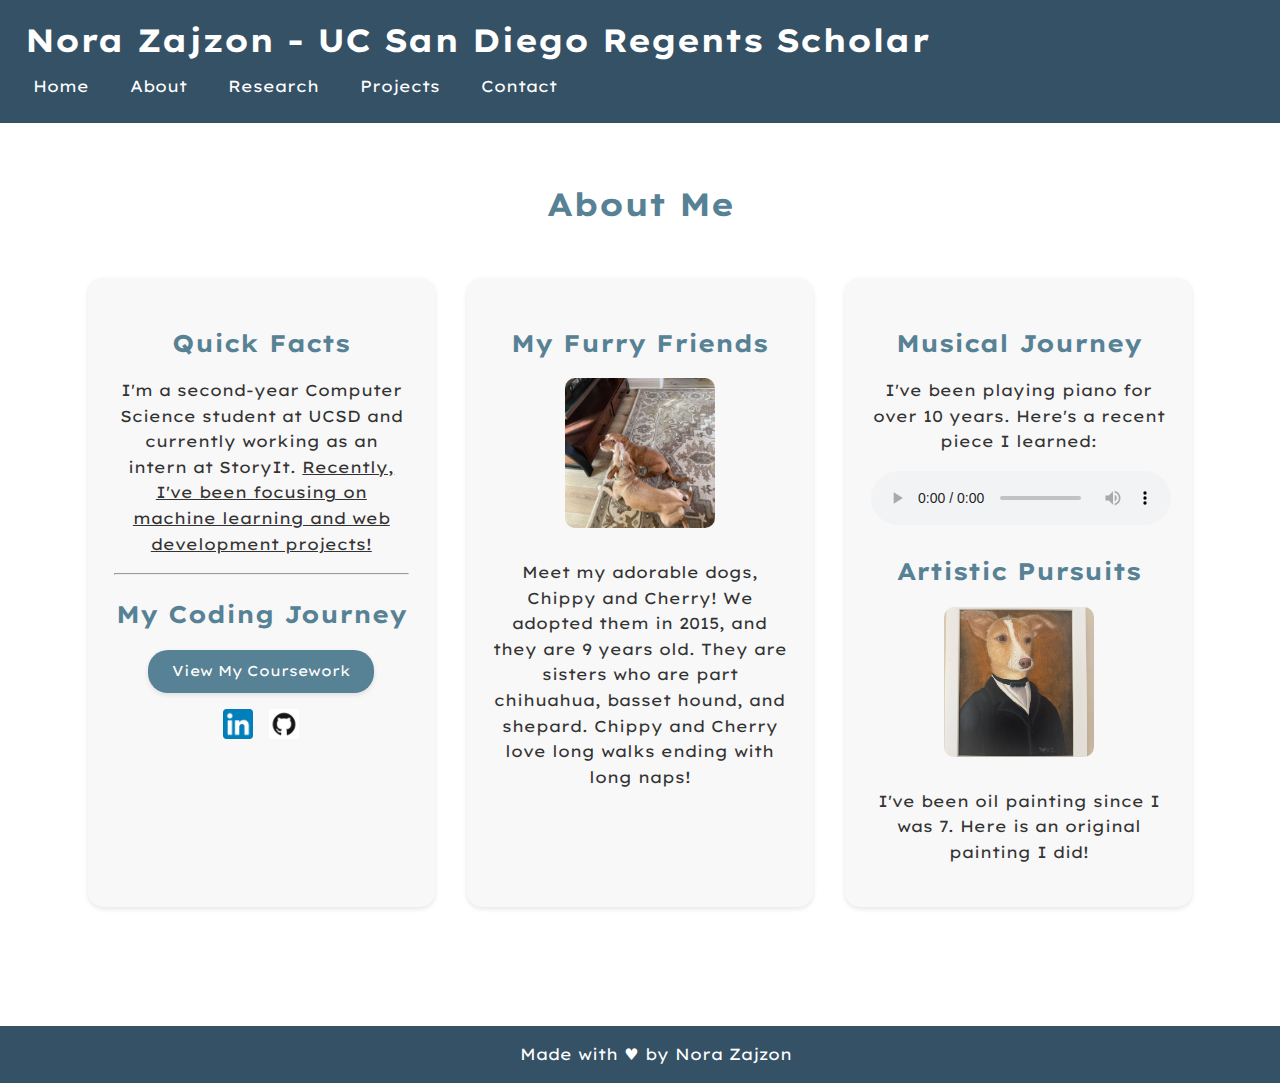
==== about.html @ 177db289 "HW4 File upload" ====
<!DOCTYPE html>
<html lang="en" class="no-js">
<head>
    <meta charset="UTF-8">
    <meta name="viewport" content="width=device-width, initial-scale=1.0">
    <title>About Nora Zajzon</title>
    <link rel="stylesheet" href="style.css">
</head>
<body>
    <header class="site-header">
        <nav class="nav-container">
            <button class="hamburger-btn" aria-label="Toggle menu">
                <span></span>
                <span></span>
                <span></span>
            </button>
            <h1 class="site-title">Nora Zajzon - UC San Diego Regents Scholar</h1>
            <button id="theme-toggle" class="theme-toggle" aria-label="Toggle dark mode">
                <!-- Icon will be inserted by JavaScript -->
            </button>
            <ul class="nav-links">
                <li><a href="index.html">Home</a></li>
                <li><a href="about.html">About</a></li>
                <li><a href="research.html">Research</a></li>
                <li><a href="projects.html">Projects</a></li>
                <li><a href="contact.html">Contact</a></li>
            </ul>
        </nav>
    </header>
    <div class="no-js-message">
        Note: Theme switching requires JavaScript. Your current theme preference cannot be saved without JavaScript enabled.
    </div>

    <main class="about-container">
        <h1>About Me</h1>
        
        <div class="about-grid">
            <!-- Left Container -->
            <section class="about-section">
                <h2>Quick Facts</h2>
                <datalist id="programming-languages">
                    <option value="Python">
                    <option value="JavaScript">
                    <option value="Java">
                    <option value="C++">
                    <option value="HTML/CSS">
                </datalist>
                
                <dialog id="welcome-dialog">
                    <p>Welcome to my about page! I'm excited to share my story with you.</p>
                    <form method="dialog">
                        <button>Close</button>
                    </form>
                </dialog>

                <p>I'm a second-year Computer Science student at UCSD and currently working as an intern at StoryIt. 
                <ins datetime="2024-03-15">Recently, I've been focusing on machine learning and web development projects!</ins></p>
                
                <hr>

                <h2>My Coding Journey</h2>
                <button id="show-classes" aria-expanded="false">View My Coursework</button>
                <div id="classes-content"></div>

                <div class="contact-icons">
                    <a href="https://linkedin.com/in/your-profile" target="_blank" rel="noopener noreferrer">
                        <picture class="social-icon">
                            <source type="image/webp" srcset="LinkedIn_icon.svg.webp">
                            <img src="LinkedIn_icon.svg.webp" 
                                alt="LinkedIn Profile" 
                                loading="lazy"
                                width="30"
                                height="30">
                        </picture>
                    </a>
                    <a href="https://github.com/your-username" target="_blank" rel="noopener noreferrer">
                        <picture class="social-icon">
                            <source type="image/webp" srcset="GitHub-Mark-ea2971cee799.webp">
                            <img src="GitHub-Mark-ea2971cee799.webp" 
                                alt="GitHub Profile" 
                                loading="lazy"
                                width="30"
                                height="30">
                        </picture>
                    </a>
                </div>
            </section>

            <!-- Middle Container -->
            <section class="about-section">
                <h2>My Furry Friends</h2>
                <div class="pet-container">
                    <picture class="pet-image">
                        <source type="image/webp" srcset="EB17A0DA-5221-41BC-BC86-F744FEF566E1_1_105_c.webp">
                        <source type="image/jpeg" srcset="EB17A0DA-5221-41BC-BC86-F744FEF566E1_1_105_c.jpg">
                        <img src="EB17A0DA-5221-41BC-BC86-F744FEF566E1_1_105_c.webp" 
                            alt="Cherry, my adorable dog" 
                            loading="lazy"
                            width="120"
                            height="120">
                    </picture>
                    <p>Meet my adorable dogs, Chippy and Cherry! We adopted them in 2015, and they are 9 years old. They are sisters who are part chihuahua, basset hound, and shepard. Chippy and Cherry love long walks ending with long naps!</p>
                </div>
            </section>

            <!-- Right Container -->
            <section class="about-section">
                <h2>Musical Journey</h2>
                <p>I've been playing piano for over 10 years. Here's a recent piece I learned:</p>
                <audio controls>
                    <source src="music.mp3" type="audio/mpeg">
                    Your browser doesn't support audio playback.
                </audio>

                <h2>Artistic Pursuits</h2>
                <div class="art-container">
                    <picture class="art-image">
                        <source type="image/webp" srcset="IMG_5385.webp">
                        <img src="IMG_5385.webp" 
                            alt="My original oil painting" 
                            loading="lazy"
                            width="120">
                    </picture>
                    <p>I've been oil painting since I was 7. Here is an original painting I did!</p>
                </div>
            </section>
        </div>
    </main>
    <footer>
        <p>Made with &hearts; by Nora Zajzon</p>
    </footer>
    <script src="./theme.js"></script>
</body>
</html>
---- style.css ----
@import url('https://fonts.googleapis.com/css2?family=Funnel+Display:wght@300..800&family=Lexend+Exa:wght@100..900&display=swap');
@import url('https://fonts.googleapis.com/css2?family=Funnel+Display:wght@300..800&family=Lexend+Exa:wght@100..900&family=Montserrat:ital,wght@0,100..900;1,100..900&display=swap');

:root {
  --primary-color: #355166;
  --secondary-color: color-mix(in srgb, #355166 60%, rgb(137, 201, 216));
  --text-color: #333;
  --background-color: #ffffff;
  --nav-hover-color: rgba(190, 190, 190, 0.716);
  --header-height: 60px;
  --font-primary: "Lexend Exa", system-ui, -apple-system, sans-serif;
  --box-shadow: 0 2px 5px rgba(0,0,0,0.1);
  --transition-speed: 0.3s;
  --form-background: #f8f8f8;
  --border-color: #ddd;
}

/* Dark theme */
[data-theme="dark"] {
  --primary-color: #5c8cb3;
  --secondary-color: color-mix(in srgb, #5c8cb3 60%, rgb(93, 149, 189));
  --text-color: #e0e0e0;
  --background-color: #1a1a1a;
  --nav-hover-color: rgba(90, 90, 90, 0.716);
  --box-shadow: 0 2px 5px rgba(255,255,255,0.1);
  --form-background: #2d2d2d;
  --border-color: #444;
  --container-background: #2d2d2d;
  --article-background: #333333;
  --details-background: #2a2a2a;
}

[data-theme="forest"] {
  --primary-color: #3a5a40;
  --secondary-color: #588157;
  --text-color: #344e41;
  --background-color: #dad7cd;
  --nav-hover-color: rgba(190, 190, 190, 0.716);
  --header-height: 60px;
  --font-primary: "Montserrat", system-ui, -apple-system, sans-serif;
  --box-shadow: 0 2px 5px rgba(0, 50, 9, 0.1);
  --transition-speed: 0.3s;
  --form-background: #f8f8f8;
  --border-color: #ddd;
}

h1:not(.site-title), h2, h3, h4, h5, h6 {
    color: var(--secondary-color) !important;
}
/* Base styles */
html, body {
    margin: 0;
    padding: 0;
    width: 100%;
    max-width: 100%;
    overflow-x: hidden;
}

body {
  min-height: 100vh;
  display: flex;
  flex-direction: column;
  font-family: var(--font-primary);
  padding-top: 60px;
  line-height: 1.6;
  background-color: var(--background-color);
  color: var(--text-color);
  transition: background-color var(--transition-speed), color var(--transition-speed);
}

noscript{
    margin: 100px;
    padding: 10px;
    background-color: var(--background-color);
    color: var(--text-color);
    border: 1px solid var(--secondary-color);
    border-radius: 5px;
}

.site-header {
  width: 100%;
  position: fixed;
  top: 0;
  left: 0;
  z-index: 1000;
  background-color: #d5d5d5;
  box-sizing: border-box;

  & .nav-container {
    display: flex;
    flex-wrap: wrap;
    justify-content: space-between;
    align-items: center;
    background-color: var(--primary-color);
    padding: 15px 25px;
    width: 100%;
    box-sizing: border-box;
    position: relative;

    & .site-title {
      color: white;
      margin: 0;
      white-space: nowrap;
      overflow: hidden;
      text-overflow: ellipsis;
      max-width: calc(100% - 120px);
    }

    & .nav-links {
      display: flex;
      gap: 25px;
      margin: 0;
      padding: 0;
      list-style: none;
    }

    & .nav-links li a {
      color: white;
      text-decoration: none;
      padding: 8px;
      display: block;
      transition: background 0.3s ease;
    }

    & .nav-links li a:hover {
      background-color: var(--nav-hover-color);
      border-radius: 5px;
    }
  }
}

.bio-container {
  display: flex;
  align-items: flex-start;
  justify-content: flex-start;
  gap: 40px;
  width: 100%;
  max-width: 100%;
  padding: 20px;
  box-sizing: border-box;

  & .bio-left {
    display: flex;
    flex-direction: column;
    align-items: center;
    width: 300px;
    margin-left: 0;

    & .bio-image {
      width: 100%;
      max-width: 300px;
      aspect-ratio: 3/4;
      overflow: hidden;
      border-radius: 10px;

      & img {
        width: 100%;
        height: 100%;
        object-fit: cover;
        object-position: center;
      }
    }

    & .contact-info {
      width: 100%;
      text-align: center;
      margin-top: 1rem;
      display: flex;
      justify-content: center;
      gap: 1rem;

      & a {
        display: inline-flex;
        align-items: center;
        justify-content: center;

        & img,
        & svg {
          transition: transform 0.3s ease;

          &:hover {
            transform: scale(1.1);
          }
        }
      }
    }
  }

  & .bio-text {
    flex: 1;
    font-size: 16px;
    line-height: 1.6;
    color: var(--text-color);
  }
}

form {
  display: flex;
  flex-direction: column;
  gap: 1rem;
  max-width: 500px;
  margin: auto;
}

form label {
  display: block;
  font-weight: bold;
  margin-bottom: 5px;
  color: var(--text-color);
}

form input, 
form textarea {
  width: 100%;
  padding: 10px;
  margin-bottom: 5px;
  border: 1px solid var(--secondary-color);
  border-radius: 4px;
  font-family: inherit;
}

/* Form validation styles */
.form-section input:required, 
.form-section textarea:required {
  border-left: 3px solid #c00;
}

.form-section input:valid,
.form-section textarea:valid {
  border-left: 3px solid #0c0;
}

.form-section input:invalid,
.form-section textarea:invalid {
  border-left: 3px solid #c00;
}

.required-field::after {
  content: "*";
  color: #c00;
  margin-left: 4px;
}

/* Error and info messages */
.error-message {
  color: #d9534f;
  font-size: 0.9em;
  display: block;
  min-height: 1.2em;
}

.info-message {
  color: #5bc0de;
  font-size: 0.9em;
  display: block;
  min-height: 1.2em;
}

fieldset {
  border: 1px solid var(--primary-color);
  padding: 1rem;
  border-radius: 8px;
  width: 100%;
  box-sizing: border-box;
}

button {
  background-color: var(--primary-color);
  color: white;
  padding: 10px;
  border: none;
  border-radius: 5px;
  cursor: pointer;
  transition: background-color 0.3s ease;
  width: auto;
  align-self: flex-start;
}

button:hover {
  background-color: var(--secondary-color);
}

/* Form container styles */
.form-section {
  background: var(--form-background);
  border-radius: 15px;
  padding: 2rem;
  box-shadow: var(--box-shadow);
  align-self: start;
}

.form-section h1 {
  color: var(--secondary-color);
  margin-bottom: 1.5rem;
}

main {
  flex: 1;
  width: 100%;
  max-width: 100%;
  margin: 0;
  padding: 0 20px;
  padding-top: 2rem;
  box-sizing: border-box;
}

article {
  margin-bottom: 2rem;
  padding: 1rem;
  border-radius: 8px;
  background-color: var(--article-background, #f5f5f5);
}

article:first-of-type {
  margin-top: 2rem;
}

/* Experimental Page */
table {
  width: 100%;
  border-collapse: collapse;
  margin: 1rem 0;
}

th, td {
  padding: 0.5rem;
  text-align: left;
}

canvas {
  border: 1px solid var(--secondary-color);
  margin: 1rem 0;
}

@media (max-width: 790px) {
  .bio-container {
    flex-direction: column;
    align-items: center;
  }

  .nav-container {
    padding: 10px 15px;
  }

  .nav-toggle-label {
    display: block;
    color: white;
    cursor: pointer;
    padding: 0.4em;
    line-height: 1;
    text-align: right;
    align-self: center;
  }

  .nav-links {
    display: none;
    width: 100%;
    position: absolute;
    top: 100%;
    left: 0;
    background-color: var(--primary-color);
    margin: 0;
    padding: 0;
    box-sizing: border-box;
  }

  .nav-links li {
    width: 100%;
    text-align: center;
    border-top: 1px solid rgba(255, 255, 255, 0.1);
  }

  .nav-links li a {
    display: block;
    width: 100%;
    padding: 12px 0;
    box-sizing: border-box;
    font-size: inherit;
  }

  #nav-toggle:checked ~ .nav-links {
    display: flex;
    flex-direction: column;
  }
  
  #nav-toggle:not(:checked) + .nav-links {
    display: none;
  }
}

@media (min-width: 790px) and (max-width: 1250px) {
  .nav-container .site-title {
    font-size: 1rem;
    max-width: calc(100% - 50px);
}
  .nav-toggle-label {
    padding: 0.2em;
    font-size: 2rem;
}
}
@media (min-width: 576px) and (max-width: 789px) {
    .nav-container .site-title {
        font-size: 0.8rem;
        max-width: calc(100% - 50px);
    }
    .nav-links li a {
        font-size: 0.9rem;
    }
}
@media (min-width: 480px) and (max-width: 575px) {
    .nav-container .site-title {
        font-size: 0.65rem;
        max-width: calc(100% - 45px);
    }
    .nav-toggle-label {
      padding: 0.2em;
      font-size: 1rem;
  }
    .nav-links li a {
        font-size: 0.5rem;
    }
}
@media (min-width: 425px) and (max-width: 479px) {
  .nav-container .site-title {
    font-size: 0.4rem;
    max-width: calc(100% - 45px);
  }
  .nav-container {
      padding: 8px 10px;
  }
  
  .nav-container .site-title {
      font-size: 0.6rem;
      max-width: calc(100% - 40px);
  }
  
  .nav-toggle-label {
      padding: 0.2em;
      font-size: 1rem;
  }
  .nav-links li a {
      font-size: 0.6rem;
  }
}
@media (max-width: 424px) {
    .nav-container {
        padding: 5px 8px;
        min-height: 30px;
    }
    
    .nav-container .site-title {
        font-size: 0.5rem;
        max-width: calc(100% - 35px);
    }
    
    .nav-toggle-label {
        padding: 0.15em;
        font-size: .7rem;
        line-height: 0.8;
    }
    .nav-links li a {
        font-size: 0.5rem;
    }
}

footer {
  margin-top: auto;
  text-align: center;
  padding: 1rem;
  background-color: var(--primary-color);
  color: white;
  width: 100%;
}

footer p {
  margin: 0;
}

address a {
    color: var(--secondary-color);
    text-decoration: underline;
    transition: color 0.3s ease;
}

address a:hover {
    color: var(--primary-color);
}

.hamburger {
  display: none;
  flex-direction: column;
  cursor: pointer;
  padding: 10px;
  z-index: 1001;

  & span {
    display: block;
    width: 25px;
    height: 3px;
    background-color: white;
    margin: 2px 0;
    transition: all 0.3s ease;
  }

  &.active span:nth-child(1) {
    transform: rotate(-45deg) translate(-5px, 6px);
  }

  &.active span:nth-child(2) {
    opacity: 0;
  }

  &.active span:nth-child(3) {
    transform: rotate(45deg) translate(-5px, -6px);
  }
}

#nav-toggle {
    display: none;
}

.nav-toggle-label {
    display: none;
}

.nav-links {
    display: flex;
    gap: 25px;
    margin: 0;
    padding: 0;
    list-style: none;
}

@media (max-width: 1250px) {
    .hamburger-btn {
        display: flex;
        flex-direction: column;
        justify-content: center;
        align-items: center;
    }

    .nav-links {
        display: none;
        width: 100%;
        position: absolute;
        top: 100%;
        left: -100%;
        background-color: var(--primary-color);
        flex-direction: column;
        gap: 0;
        box-shadow: var(--box-shadow);
        transition: left 0.3s ease-in-out, opacity 0.3s ease-in-out;
        height: auto;
        opacity: 0;
    }

    .nav-links li {
        width: 100%;
        border-top: 1px solid rgba(255, 255, 255, 0.1);
        opacity: 0;
        transform: translateX(-20px);
        transition: opacity 0.3s ease-in-out, transform 0.3s ease-in-out;
    }

    .nav-links li a {
        padding: 15px 25px;
        width: 100%;
        box-sizing: border-box;
    }

    /* Show menu when active */
    .nav-links.active {
        display: flex;
        left: 0;
        opacity: 1;
    }

    .nav-links.active li {
        opacity: 1;
        transform: translateX(0);
    }

    /* Hamburger animation */
    .hamburger-btn.active span:first-child {
        transform: translateY(7px) rotate(45deg);
    }

    .hamburger-btn.active span:nth-child(2) {
        opacity: 0;
    }

    .hamburger-btn.active span:last-child {
        transform: translateY(-7px) rotate(-45deg);
    }
}

@media (max-width: 768px) {
    .bio-container .bio-left .bio-image {
        max-width: 250px;
    }
}

@media (max-width: 480px) {
    .bio-container .bio-left .bio-image {
        max-width: 200px;
    }
}

.pet-container, .art-container {
    display: flex;
    flex-direction: column;
    align-items: center;
    gap: 0.5rem;
    text-align: center;
    max-width: 100%;
}

.pet-image, .art-image {
    width: 120px;
    overflow: hidden;
    border-radius: 10px;
    margin: 0;

    & img {
        width: 100%;
        height: 100%;
        object-fit: cover;
        object-position: center;
        transition: transform 0.3s ease;
    }

    &:hover img {
        transform: scale(1.1);
    }
}

/* Media Queries */
@media (max-width: 768px) {
    .pet-image, .art-image {
        width: 100px;
    }
}

@media (max-width: 480px) {
    .pet-image, .art-image {
        width: 80px;
    }
}

/* About page styles */
.about-container {
    padding: 2rem;
    max-width: 1200px;
    margin: 0 auto;
    min-height: 100dvh;
    width: 100dvw;
    padding-bottom: 10dvh;
}

.about-container h1 {
    text-align: center;
    color: var(--primary-color);
    margin-bottom: 2rem;
}

.about-grid {
    display: grid;
    grid-template-columns: repeat(auto-fit, minmax(300px, 1fr));
    gap: clamp(1rem, 3dvw, 2rem);
    padding: 1rem;
    max-width: 90dvw;
    margin: 0 auto;
}

.about-section {
    background-color: var(--container-background, #f8f8f8);
    border-radius: 15px;
    padding: clamp(1rem, 2dvw, 2rem);
    box-shadow: var(--box-shadow);
    transition: all var(--transition-speed, 0.3s) ease;
    font-family: var(--font-primary, sans-serif);
    color: var(--text-color, #333);
    animation: fadeIn 1s ease-out;
    text-align: center;
    min-height: 50dvh;
}

.about-section:hover {
    transform: translateY(-5px);
}

.about-section h2 {
    color: var(--secondary-color);
    margin-bottom: 1rem;
    font-size: 1.5rem;
    animation: slideIn 0.8s ease-out;
}

.about-section p {
    line-height: 1.6;
    margin-bottom: 1rem;
}

.pet-container, .art-container {
    display: flex;
    flex-direction: column;
    align-items: center;
    gap: 1rem;
    text-align: center;
}

.pet-image, .art-image {
    width: 100%;
    max-width: 150px;
    aspect-ratio: 1/1;
    overflow: hidden;
    border-radius: 10px;
    margin: 0;

    & img {
        width: 100%;
        height: 100%;
        object-fit: cover;
        object-position: center;
        transition: transform 0.3s ease;
    }

    &:hover img {
        transform: scale(1.1);
    }
}

@media (max-width: 768px) {
    .about-grid {
        grid-template-columns: 1fr;
        gap: 1.5rem;
    }
    
    .about-section {
        min-height: 30dvh;
        width: 85dvw;
        margin: 0 auto;
    }
}

.search-section {
    margin-top: 2rem;
    padding: 1rem;
    text-align: center;
    background: var(--container-background, #f8f8f8);
    border-radius: 15px;
    box-shadow: var(--box-shadow);
}

.search-section form {
    display: flex;
    gap: 1rem;
    justify-content: center;
    align-items: center;
    max-width: 600px;
    margin: 0 auto;
}

.search-section input[type="search"] {
    padding: 0.5rem;
    border: 1px solid var(--secondary-color);
    border-radius: 4px;
    width: 300px;
}

.search-section button {
    display: block;
    margin: 1rem auto;
    background-color: var(--secondary-color);
    color: white;
    padding: 0.5rem 1rem;
    border: none;
    border-radius: 20px;
    cursor: pointer;
    transition: all 0.3s ease;
}

.search-section button:hover {
    animation: bounce 1s infinite;
    background-color: var(--primary-color); 
    transform: translateY(-5px);
}

@media (max-width: 768px) {
    .search-section form {
        flex-direction: column;
    }
    
    .search-section input[type="search"] {
        width: 100%;
    }
}

#show-classes {
    display: block;
    margin: 1rem auto; 
    padding: 0.8rem 1.5rem;
    background-color: var(--secondary-color); 
    color: white;
    border: none;
    border-radius: 20px;  
    cursor: pointer;
    font-family: var(--font-primary);
    font-size: 0.9rem;
    transition: all 0.3s ease;
    box-shadow: 0 2px 5px rgba(0,0,0,0.1);
}

#show-classes:hover {
    background-color: var(--primary-color); 
    transform: translateY(-2px); 
    box-shadow: 0 4px 8px rgba(0,0,0,0.2);
}

#show-classes:active {
    transform: translateY(0); 
    box-shadow: 0 2px 4px rgba(0,0,0,0.1);
}

.contact-icons {
    display: flex;
    justify-content: center;
    gap: 1rem;
    margin: 1rem 0;
}

.social-icon {
    width: 30px;
    height: 30px;
    display: block;
    
    & img {
        width: 100%;
        height: 100%;
        object-fit: contain;
        transition: transform 0.3s ease;
    }

    &:hover img {
        transform: scale(1.1);
    }
}

@keyframes slideIn {
    from {
        transform: translateX(-100%);
        opacity: 0;
    }
    to {
        transform: translateX(0);
        opacity: 1;
    }
}

.contact-section:has(.contact-icons) {
    display: flex;
    flex-direction: column;
    align-items: center;
    gap: 1rem;
    margin: 2rem auto;
    padding: 1rem;
    background: var(--container-background, #f8f8f8);
    border-radius: 15px;
    box-shadow: var(--box-shadow);
    max-width: 600px;
}

.contact-section:has(.contact-icons) h2 {
    color: var(--secondary-color);
    margin-bottom: 1rem;
}

.contact-details {
    text-align: center;
    margin-bottom: 1rem;

    & p {
        margin: 0.5rem 0;
        line-height: 1.6;
    }

    & a {
        color: var(--secondary-color);
        text-decoration: underline;
        transition: color 0.3s ease;

        &:hover {
            color: var(--primary-color);
        }
    }
}

.contact-icons {
    display: flex;
    justify-content: center;
    gap: 1rem;
    margin: 1rem 0;
}

.social-icon {
    width: 30px;
    height: 30px;
    display: block;
    
    & img {
        width: 100%;
        height: 100%;
        object-fit: contain;
        transition: transform 0.3s ease;
    }

    &:hover img {
        transform: scale(1.1);
    }
}

.contact-container {
    display: grid;
    grid-template-columns: 1fr 1fr;
    gap: 2rem;
    padding: 2rem;
    max-width: 1200px;
    margin: 0 auto;
    align-items: start;
}

.form-section, .contact-section:has(.contact-icons) {
    background: var(--container-background, #f8f8f8);
    border-radius: 15px;
    padding: 2rem;
    box-shadow: var(--box-shadow);
    align-self: start;
}

.form-section {
    & h1 {
        color: var(--secondary-color);
        margin-bottom: 1.5rem;
    }

    & form {
        display: flex;
        flex-direction: column;
        gap: 1rem;
    }

    & fieldset {
        border: none;
        padding: 0;
        margin: 0;
    }

    & legend {
        font-weight: bold;
        margin-bottom: 1rem;
        color: var(--primary-color);
    }

    & label {
        display: block;
        margin-bottom: 0.5rem;
        color: var(--text-color);
    }

    & input, & select, & textarea {
        width: 100%;
        padding: 0.8rem;
        border: 1px solid #ddd;
        border-radius: 4px;
        margin-bottom: 1rem;
        font-family: inherit;
    }

    & textarea {
        min-height: 150px;
        resize: vertical;
    }

    & button {
        background-color: var(--secondary-color);
        color: white;
        padding: 1rem 2rem;
        border: none;
        border-radius: 20px;
        cursor: pointer;
        transition: all 0.3s ease;

        &:hover {
            background-color: var(--primary-color);
            transform: translateY(-2px);
        }
    }
}

.contact-section:has(.contact-icons) {
    background: var(--container-background, #f8f8f8);
    border-radius: 15px;
    padding: 2rem;
    box-shadow: var(--box-shadow);
    height: fit-content;
}

@media (max-width: 768px) {
    .contact-container {
        grid-template-columns: 1fr;
    }
    
    .form-section, .contact-section {
        padding: 1.5rem;
    }
}

.about-section {
    text-align: center;
    
    & h1:not(.site-title), 
    & h2, 
    & h3, 
    & h4, 
    & h5, 
    & h6 {
        text-align: center;
        margin-left: auto;
        margin-right: auto;
    }
    
    & p {
        text-align: center;
        max-width: 800px;
        margin-left: auto;
        margin-right: auto;
    }
    
    & .contact-icons,
    & .social-icon,
    & .pet-image,
    & .art-image {
        margin-left: auto;
        margin-right: auto;
    }
}

#show-classes {
    display: block;
    margin: 1rem auto;
}

@keyframes bounce {
    0%, 100% { transform: translateY(0); }
    50% { transform: translateY(-10px); }
}

@keyframes fadeIn {
    from { opacity: 0; }
    to { opacity: 1; }
}

/* Ensure required fields are visually clear */
.required {
    color: red;
    font-weight: bold;
}

/* Default input styling */
input, textarea {
    width: 100%;
    padding: 10px;
    border: 1px solid var(--secondary-color);
    border-radius: 4px;
    font-family: inherit;
    transition: border 0.3s ease-in-out;
}

/* Required fields show an orange border initially */
input:required, textarea:required {
    border-left: 3px solid #ff9800;
}

/* Valid input styling */
input:valid, textarea:valid {
    border-left: 3px solid #4CAF50;
}

/* Invalid input styling */
input:invalid, textarea:invalid {
    border-left: 3px solid #f44336;
}

/* Show error messages only when input is invalid */
input:invalid + .error-message,
textarea:invalid + .error-message {
    display: block;
    color: red;
    font-size: 0.9em;
    margin-top: 5px;
}

/* Hide error messages when valid */
input:valid + .error-message,
textarea:valid + .error-message {
    display: none;
}

/* Styling for placeholders */
input::placeholder, textarea::placeholder {
    color: gray;
    font-style: italic;
}

/* Button styling */
button {
    background-color: var(--primary-color);
    color: white;
    padding: 10px;
    border: none;
    border-radius: 5px;
    cursor: pointer;
    transition: background-color 0.3s ease;
}

button:hover {
    background-color: var(--secondary-color);
}

/* Flash error animation */
.flash-error {
    animation: flash 0.5s;
}

@keyframes flash {
    0% { background-color: #f44336; }
    100% { background-color: transparent; }
}

/* Countdown styling */
#comments-countdown {
    font-size: 0.9em;
    margin-top: 5px;
    color: inherit;
}

/* Theme toggle button */
.theme-toggle {
  display: none; /* Hidden by default */
  background: none;
  border: none;
  padding: 8px;
  cursor: pointer;
  align-items: center;
  color: white;
  margin-left: 15px;
}

/* Show the button only when JavaScript is enabled */
.js-enabled .theme-toggle {
  display: flex;
}

.theme-toggle svg {
  width: 20px;
  height: 20px;
  fill: currentColor;
}

/* No-JS fallback message */
.no-js-message {
  display: none;
}

.no-js .no-js-message {
  display: block;
  background-color: var(--secondary-color);
  color: var(--text-color);
  padding: 10px;
  text-align: center;
  margin: 10px 0;
}

.no-js .theme-toggle {
  display: none;
}

details {
  background-color: var(--details-background, #f8f8f8);
  padding: 1rem;
  margin: 1rem 0;
  border-radius: 8px;
  transition: background-color var(--transition-speed);
}

/* Hamburger button */
.hamburger-btn {
  display: none;
  background: none;
  border: none;
  cursor: pointer;
  padding: 8px;
  margin-right: 10px;
  z-index: 1001;
}

.hamburger-btn span {
  display: block;
  width: 24px;
  height: 2px;
  margin: 5px 0;
  background-color: white;
  transition: transform 0.3s ease-in-out, opacity 0.3s ease-in-out;
}

/* Remove old nav toggle styles */
#nav-toggle, .nav-toggle-label {
  display: none;
}

@media (max-width: 1250px) {
  .hamburger-btn {
    display: flex;
    flex-direction: column;
    justify-content: center;
    align-items: center;
  }

  .nav-links {
    display: none;
    width: 100%;
    position: absolute;
    top: 100%;
    left: -100%;
    background-color: var(--primary-color);
    flex-direction: column;
    gap: 0;
    box-shadow: var(--box-shadow);
    transition: left 0.3s ease-in-out, opacity 0.3s ease-in-out;
    height: auto;
    opacity: 0;
  }

  .nav-links li {
    width: 100%;
    border-top: 1px solid rgba(255, 255, 255, 0.1);
    opacity: 0;
    transform: translateX(-20px);
    transition: opacity 0.3s ease-in-out, transform 0.3s ease-in-out;
  }

  .nav-links li a {
    padding: 15px 25px;
    width: 100%;
    box-sizing: border-box;
  }

  /* Show menu when active */
  .nav-links.active {
    display: flex;
    left: 0;
    opacity: 1;
  }

  .nav-links.active li {
    opacity: 1;
    transform: translateX(0);
  }

  /* Hamburger animation */
  .hamburger-btn.active span:first-child {
    transform: translateY(7px) rotate(45deg);
  }

  .hamburger-btn.active span:nth-child(2) {
    opacity: 0;
  }

  .hamburger-btn.active span:last-child {
    transform: translateY(-7px) rotate(-45deg);
  }
}
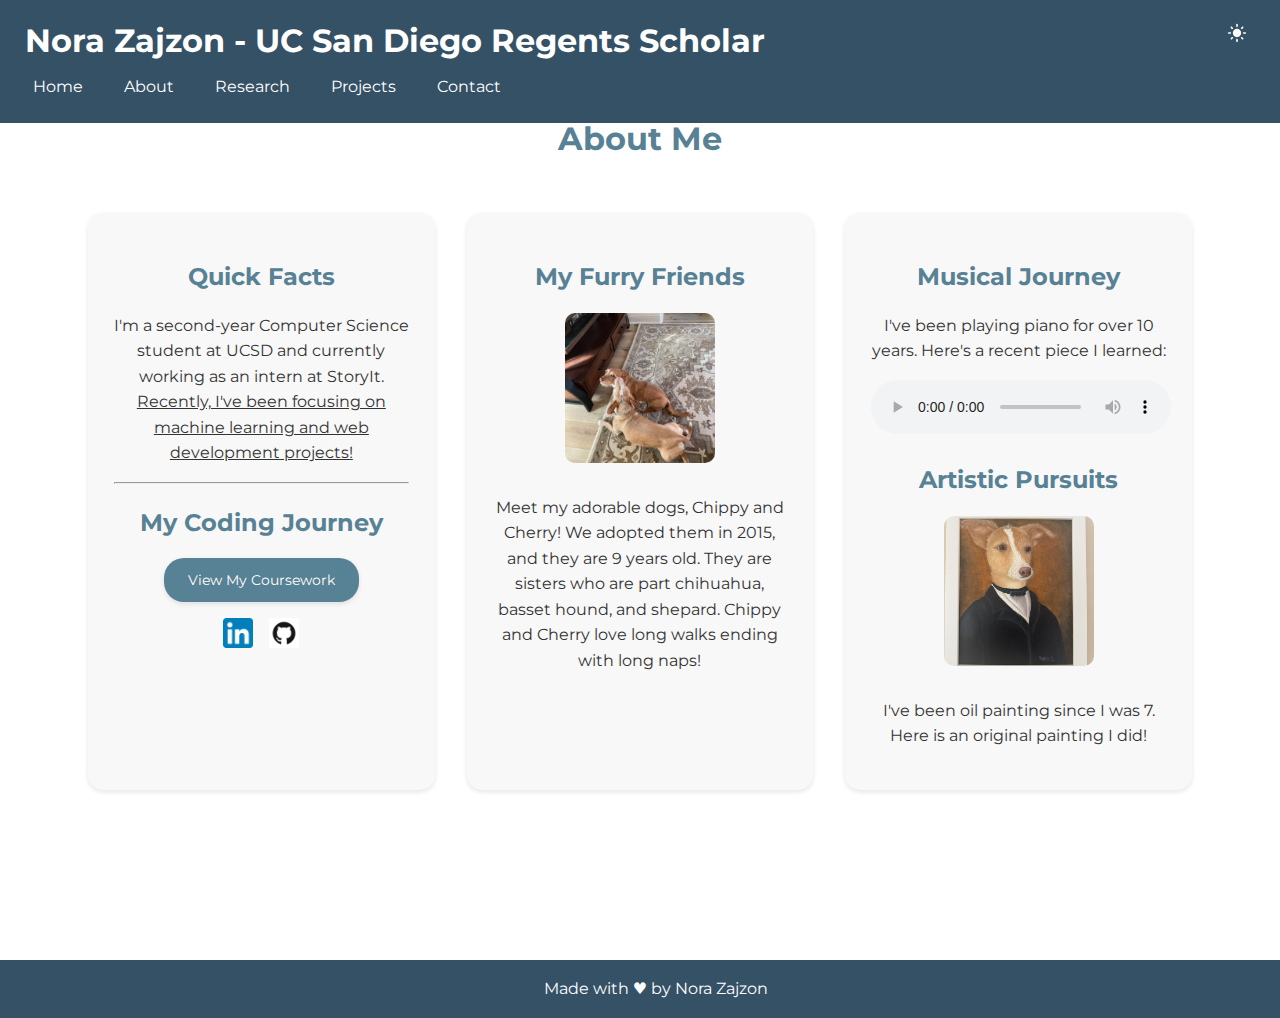
==== commit bf42a244: "Moved html files to root because netlify was unable to find it." ====
--- a/about.html
+++ b/about.html
@@ -4,7 +4,8 @@
     <meta charset="UTF-8">
     <meta name="viewport" content="width=device-width, initial-scale=1.0">
     <title>About Nora Zajzon</title>
-    <link rel="stylesheet" href="style.css">
+    <link rel="stylesheet" href="styles/global.css">
+    <link rel="stylesheet" href="styles/about.css">
 </head>
 <body>
     <header class="site-header">
@@ -24,6 +25,7 @@
                 <li><a href="research.html">Research</a></li>
                 <li><a href="projects.html">Projects</a></li>
                 <li><a href="contact.html">Contact</a></li>
+                <!-- <li><a href="crud.html">Manage Projects</a></li> -->
             </ul>
         </nav>
     </header>
@@ -65,8 +67,8 @@
                 <div class="contact-icons">
                     <a href="https://linkedin.com/in/your-profile" target="_blank" rel="noopener noreferrer">
                         <picture class="social-icon">
-                            <source type="image/webp" srcset="LinkedIn_icon.svg.webp">
-                            <img src="LinkedIn_icon.svg.webp" 
+                            <source type="image/webp" srcset="images/LinkedIn_icon.svg.webp">
+                            <img src="images/LinkedIn_icon.svg.webp" 
                                 alt="LinkedIn Profile" 
                                 loading="lazy"
                                 width="30"
@@ -75,8 +77,8 @@
                     </a>
                     <a href="https://github.com/your-username" target="_blank" rel="noopener noreferrer">
                         <picture class="social-icon">
-                            <source type="image/webp" srcset="GitHub-Mark-ea2971cee799.webp">
-                            <img src="GitHub-Mark-ea2971cee799.webp" 
+                            <source type="image/webp" srcset="images/GitHub-Mark-ea2971cee799.webp">
+                            <img src="images/GitHub-Mark-ea2971cee799.webp" 
                                 alt="GitHub Profile" 
                                 loading="lazy"
                                 width="30"
@@ -91,9 +93,9 @@
                 <h2>My Furry Friends</h2>
                 <div class="pet-container">
                     <picture class="pet-image">
-                        <source type="image/webp" srcset="EB17A0DA-5221-41BC-BC86-F744FEF566E1_1_105_c.webp">
-                        <source type="image/jpeg" srcset="EB17A0DA-5221-41BC-BC86-F744FEF566E1_1_105_c.jpg">
-                        <img src="EB17A0DA-5221-41BC-BC86-F744FEF566E1_1_105_c.webp" 
+                        <source type="image/webp" srcset="images/EB17A0DA-5221-41BC-BC86-F744FEF566E1_1_105_c.webp">
+                        <source type="image/jpeg" srcset="images/EB17A0DA-5221-41BC-BC86-F744FEF566E1_1_105_c.jpg">
+                        <img src="images/EB17A0DA-5221-41BC-BC86-F744FEF566E1_1_105_c.webp" 
                             alt="Cherry, my adorable dog" 
                             loading="lazy"
                             width="120"
@@ -108,15 +110,15 @@
                 <h2>Musical Journey</h2>
                 <p>I've been playing piano for over 10 years. Here's a recent piece I learned:</p>
                 <audio controls>
-                    <source src="music.mp3" type="audio/mpeg">
+                    <source src="images/music.mp3" type="audio/mpeg">
                     Your browser doesn't support audio playback.
                 </audio>
 
                 <h2>Artistic Pursuits</h2>
                 <div class="art-container">
                     <picture class="art-image">
-                        <source type="image/webp" srcset="IMG_5385.webp">
-                        <img src="IMG_5385.webp" 
+                        <source type="image/webp" srcset="images/IMG_5385.webp">
+                        <img src="images/IMG_5385.webp" 
                             alt="My original oil painting" 
                             loading="lazy"
                             width="120">
@@ -129,6 +131,7 @@
     <footer>
         <p>Made with &hearts; by Nora Zajzon</p>
     </footer>
-    <script src="./theme.js"></script>
+    <script src="javascript/theme.js"></script>
+    <script src="javascript/about.js"></script>
 </body>
 </html> --- a/styles/global.css
+++ b/styles/global.css
@@ -0,0 +1,537 @@
+@import url('https://fonts.googleapis.com/css2?family=Funnel+Display:wght@300..800&family=Lexend+Exa:wght@100..900&family=Montserrat:ital,wght@0,100..900;1,100..900&display=swap');
+
+:root {
+  --primary-color: #355166;
+  --secondary-color: color-mix(in srgb, #355166 60%, rgb(137, 201, 216));
+  --text-color: #333;
+  --background-color: #ffffff;
+  --nav-hover-color: rgba(190, 190, 190, 0.716);
+  --header-height: 60px;
+  --font-primary: "Montserrat", system-ui, -apple-system, sans-serif;
+  --box-shadow: 0 2px 5px rgba(0,0,0,0.1);
+  --transition-speed: 0.3s;
+  --form-background: #f8f8f8;
+  --border-color: #ddd;
+}
+
+/* Dark theme */
+[data-theme="dark"] {
+  --primary-color: #5c8cb3;
+  --secondary-color: color-mix(in srgb, #5c8cb3 60%, rgb(93, 149, 189));
+  --text-color: #e0e0e0;
+  --background-color: #1a1a1a;
+  --nav-hover-color: rgba(90, 90, 90, 0.716);
+  --box-shadow: 0 2px 5px rgba(255,255,255,0.1);
+  --form-background: #2d2d2d;
+  --border-color: #444;
+  --container-background: #2d2d2d;
+  --article-background: #333333;
+  --details-background: #2a2a2a;
+}
+
+[data-theme="forest"] {
+  --primary-color: #3a5a40;
+  --secondary-color: #588157;
+  --text-color: #344e41;
+  --background-color: #dad7cd;
+  --nav-hover-color: rgba(190, 190, 190, 0.716);
+  --header-height: 60px;
+  --font-primary: "Montserrat", system-ui, -apple-system, sans-serif;
+  --box-shadow: 0 2px 5px rgba(0, 50, 9, 0.1);
+  --transition-speed: 0.3s;
+  --form-background: #f8f8f8;
+  --border-color: #ddd;
+}
+
+h1:not(.site-title), h2, h3, h4, h5, h6 {
+    color: var(--secondary-color) !important;
+}
+/* Base styles */
+html, body {
+    margin: 0;
+    padding: 0;
+    width: 100%;
+    max-width: 100%;
+    overflow-x: hidden;
+}
+
+body {
+  min-height: 100vh;
+  display: flex;
+  flex-direction: column;
+  font-family: var(--font-primary);
+  padding-top: 60px;
+  line-height: 1.6;
+  background-color: var(--background-color);
+  color: var(--text-color);
+  transition: background-color var(--transition-speed), color var(--transition-speed);
+}
+
+noscript{
+    margin: 100px;
+    padding: 10px;
+    background-color: var(--background-color);
+    color: var(--text-color);
+    border: 1px solid var(--secondary-color);
+    border-radius: 5px;
+}
+
+.site-header {
+  width: 100%;
+  position: fixed;
+  top: 0;
+  left: 0;
+  z-index: 1000;
+  background-color: #d5d5d5;
+  box-sizing: border-box;
+
+  & .nav-container {
+    display: flex;
+    flex-wrap: wrap;
+    justify-content: space-between;
+    align-items: center;
+    background-color: var(--primary-color);
+    padding: 15px 25px;
+    width: 100%;
+    box-sizing: border-box;
+    position: relative;
+
+    & .site-title {
+      color: white;
+      margin: 0;
+      white-space: nowrap;
+      overflow: hidden;
+      text-overflow: ellipsis;
+      max-width: calc(100% - 120px);
+    }
+
+    & .nav-links {
+      display: flex;
+      margin: 0;
+      padding: 0;
+      list-style: none;
+    }
+
+    & .nav-links li a {
+      color: white;
+      text-decoration: none;
+      padding: 8px;
+      display: block;
+      transition: background 0.3s ease;
+    }
+
+    & .nav-links li a:hover {
+      background-color: var(--nav-hover-color);
+      border-radius: 5px;
+    }
+  }
+}
+
+button {
+    background-color: var(--primary-color);
+    color: white;
+    padding: 10px;
+    border: none;
+    border-radius: 5px;
+    cursor: pointer;
+    transition: background-color 0.3s ease;
+    width: auto;
+    align-self: flex-start;
+  }
+  
+  button:hover {
+    background-color: var(--secondary-color);
+  }
+  
+  main {
+    flex: 1;
+    width: 100%;
+    max-width: 100%;
+    margin: 0;
+    padding: 0 20px;
+    padding-top: 2rem;
+    box-sizing: border-box;
+  }
+
+  @media (min-width: 1250px) {
+    .nav-links {
+      gap: 25px;
+    }
+  }
+
+  @media (min-width: 790px) and (max-width: 1250px) {
+    .nav-container .site-title {
+      font-size: 1rem;
+      max-width: calc(100% - 50px);
+  }
+    .nav-toggle-label {
+      padding: 0.2em;
+      font-size: 2rem;
+  }
+  .nav-links {
+    gap: 0px;
+  }
+  }
+
+  @media (max-width: 790px) {
+  .bio-container {
+    flex-direction: column;
+    align-items: center;
+  }
+
+  .nav-container {
+    padding: 10px 15px;
+  }
+
+  .nav-toggle-label {
+    display: block;
+    color: white;
+    cursor: pointer;
+    padding: 0.4em;
+    line-height: 1;
+    text-align: right;
+    align-self: center;
+  }
+
+  .nav-links {
+    display: none;
+    width: 100%;
+    position: absolute;
+    top: 100%;
+    left: 0;
+    background-color: var(--primary-color);
+    margin: 0;
+    padding: 0;
+    box-sizing: border-box;
+    gap: 0px;
+  }
+
+  .nav-links li {
+    width: 100%;
+    text-align: center;
+    border-top: 1px solid rgba(255, 255, 255, 0.1);
+  }
+
+  .nav-links li a {
+    display: block;
+    width: 100%;
+    padding: 12px 0;
+    box-sizing: border-box;
+    font-size: inherit;
+  }
+
+  #nav-toggle:checked ~ .nav-links {
+    display: flex;
+    flex-direction: column;
+  }
+  
+  #nav-toggle:not(:checked) + .nav-links {
+    display: none;
+  }
+}
+
+@media (min-width: 576px) and (max-width: 789px) {
+    .nav-container .site-title {
+        font-size: 0.8rem;
+        max-width: calc(100% - 50px);
+    }
+    .nav-links li a {
+        font-size: 0.9rem;
+    }
+    .nav-links {
+      gap: 0px;
+    }
+}
+@media (min-width: 480px) and (max-width: 575px) {
+    .nav-container .site-title {
+        font-size: 0.65rem;
+        max-width: calc(100% - 45px);
+    }
+    .nav-toggle-label {
+      padding: 0.2em;
+      font-size: 1rem;
+  }
+    .nav-links li a {
+        font-size: 0.5rem;
+    }
+}
+@media (min-width: 425px) and (max-width: 479px) {
+  .nav-container .site-title {
+    font-size: 0.4rem;
+    max-width: calc(100% - 45px);
+  }
+  .nav-container {
+      padding: 8px 10px;
+  }
+  
+  .nav-container .site-title {
+      font-size: 0.6rem;
+      max-width: calc(100% - 40px);
+  }
+  
+  .nav-toggle-label {
+      padding: 0.2em;
+      font-size: 1rem;
+  }
+  .nav-links li a {
+      font-size: 0.6rem;
+  }
+  .nav-links {
+    gap: 0px;
+  }
+}
+@media (max-width: 424px) {
+    .nav-container {
+        padding: 5px 8px;
+        min-height: 30px;
+    }
+    
+    .nav-container .site-title {
+        font-size: 0.5rem;
+        max-width: calc(100% - 35px);
+    }
+    
+    .nav-toggle-label {
+        padding: 0.15em;
+        font-size: .7rem;
+        line-height: 0.8;
+    }
+    .nav-links li a {
+        font-size: 0.5rem;
+    }
+    .nav-links {
+      gap: 0px;
+    }
+}
+
+footer {
+    margin-top: auto;
+    text-align: center;
+    padding: 1rem;
+    background-color: var(--primary-color);
+    color: white;
+    width: 100%;
+  }
+  
+  footer p {
+    margin: 0;
+  }
+
+  .hamburger {
+    display: none;
+    flex-direction: column;
+    cursor: pointer;
+    padding: 10px;
+    z-index: 1001;
+  
+    & span {
+      display: block;
+      width: 25px;
+      height: 3px;
+      background-color: white;
+      margin: 2px 0;
+      transition: all 0.3s ease;
+    }
+  
+    &.active span:nth-child(1) {
+      transform: rotate(-45deg) translate(-5px, 6px);
+    }
+  
+    &.active span:nth-child(2) {
+      opacity: 0;
+    }
+  
+    &.active span:nth-child(3) {
+      transform: rotate(45deg) translate(-5px, -6px);
+    }
+  }
+  
+  #nav-toggle {
+      display: none;
+  }
+  
+  .nav-toggle-label {
+      display: none;
+  }
+  
+  .nav-links {
+      display: flex;
+      gap: 25px;
+      margin: 0;
+      padding: 0;
+      list-style: none;
+  }
+
+  
+  /* Media Queries */
+  @media (max-width: 768px) {
+      .pet-image, .art-image {
+          width: 100px;
+      }
+  }
+  
+  @media (max-width: 480px) {
+      .pet-image, .art-image {
+          width: 80px;
+      }
+  }
+
+  
+@media (max-width: 768px) {
+    .about-grid {
+        grid-template-columns: 1fr;
+        gap: 1.5rem;
+    }
+    
+    .about-section {
+        min-height: 30dvh;
+        width: 85dvw;
+        margin: 0 auto;
+    }
+}
+button {
+    background-color: var(--primary-color);
+    color: white;
+    padding: 10px;
+    border: none;
+    border-radius: 5px;
+    cursor: pointer;
+    transition: background-color 0.3s ease;
+}
+
+button:hover {
+    background-color: var(--secondary-color);
+}
+.theme-toggle {
+    display: none; /* Hidden by default */
+    background: none;
+    border: none;
+    padding: 8px;
+    cursor: pointer;
+    align-items: center;
+    color: white;
+    margin-left: 15px;
+  }
+  
+  /* Show the button only when JavaScript is enabled */
+  .js-enabled .theme-toggle {
+    display: flex;
+  }
+  
+  .theme-toggle svg {
+    width: 20px;
+    height: 20px;
+    fill: currentColor;
+  }
+  
+  /* No-JS fallback message */
+  .no-js-message {
+    display: none;
+  }
+  
+  .no-js .no-js-message {
+    display: block;
+    background-color: var(--secondary-color);
+    color: var(--text-color);
+    padding: 10px;
+    text-align: center;
+    margin: 10px 0;
+  }
+  
+  .no-js .theme-toggle {
+    display: none;
+  }
+  details {
+    background-color: var(--details-background, #f8f8f8);
+    padding: 1rem;
+    margin: 1rem 0;
+    border-radius: 8px;
+    transition: background-color var(--transition-speed);
+  }
+  .hamburger-btn {
+    display: none;
+    background: none;
+    border: none;
+    cursor: pointer;
+    padding: 8px;
+    margin-right: 10px;
+    z-index: 1001;
+  }
+  
+  .hamburger-btn span {
+    display: block;
+    width: 24px;
+    height: 2px;
+    margin: 5px 0;
+    background-color: white;
+    transition: transform 0.3s ease-in-out, opacity 0.3s ease-in-out;
+  }
+  
+  /* Remove old nav toggle styles */
+  #nav-toggle, .nav-toggle-label {
+    display: none;
+  }
+  
+  @media (max-width: 1250px) {
+    .hamburger-btn {
+      display: flex;
+      flex-direction: column;
+      justify-content: center;
+      align-items: center;
+    }
+  
+    .nav-links {
+      display: none;
+      width: 100%;
+      position: absolute;
+      top: 100%;
+      left: -100%;
+      background-color: var(--primary-color);
+      flex-direction: column;
+      gap: 0;
+      box-shadow: var(--box-shadow);
+      transition: left 0.3s ease-in-out, opacity 0.3s ease-in-out;
+      height: auto;
+      opacity: 0;
+    }
+  
+    .nav-links li {
+      width: 100%;
+      border-top: 1px solid rgba(255, 255, 255, 0.1);
+      opacity: 0;
+      transform: translateX(-20px);
+      transition: opacity 0.3s ease-in-out, transform 0.3s ease-in-out;
+    }
+  
+    .nav-links li a {
+      padding: 15px 25px;
+      width: 100%;
+      box-sizing: border-box;
+    }
+  
+    /* Show menu when active */
+    .nav-links.active {
+      display: flex;
+      left: 0;
+      opacity: 1;
+    }
+  
+    .nav-links.active li {
+      opacity: 1;
+      transform: translateX(0);
+    }
+  
+    /* Hamburger animation */
+    .hamburger-btn.active span:first-child {
+      transform: translateY(7px) rotate(45deg);
+    }
+  
+    .hamburger-btn.active span:nth-child(2) {
+      opacity: 0;
+    }
+  
+    .hamburger-btn.active span:last-child {
+      transform: translateY(-7px) rotate(-45deg);
+    }
+  }
+    --- a/styles/about.css
+++ b/styles/about.css
@@ -0,0 +1,227 @@
+.about-container {
+    padding: 2rem;
+    max-width: 1200px;
+    margin: 0 auto;
+    min-height: 100dvh;
+    width: 100dvw;
+    padding-bottom: 10dvh;
+}
+
+.about-container h1 {
+    text-align: center;
+    color: var(--primary-color);
+    margin-bottom: 2rem;
+}
+
+.about-grid {
+    display: grid;
+    grid-template-columns: repeat(auto-fit, minmax(300px, 1fr));
+    gap: clamp(1rem, 3dvw, 2rem);
+    padding: 1rem;
+    max-width: 90dvw;
+    margin: 0 auto;
+}
+
+.about-section {
+    background-color: var(--container-background, #f8f8f8);
+    border-radius: 15px;
+    padding: clamp(1rem, 2dvw, 2rem);
+    box-shadow: var(--box-shadow);
+    transition: all var(--transition-speed, 0.3s) ease;
+    font-family: var(--font-primary, sans-serif);
+    color: var(--text-color, #333);
+    animation: fadeIn 1s ease-out;
+    text-align: center;
+    min-height: 50dvh;
+}
+
+.about-section:hover {
+    transform: translateY(-5px);
+}
+
+.about-section h2 {
+    color: var(--secondary-color);
+    margin-bottom: 1rem;
+    font-size: 1.5rem;
+    animation: slideIn 0.8s ease-out;
+}
+
+.about-section p {
+    line-height: 1.6;
+    margin-bottom: 1rem;
+}
+
+.pet-container, .art-container {
+    display: flex;
+    flex-direction: column;
+    align-items: center;
+    gap: 1rem;
+    text-align: center;
+}
+
+.pet-image, .art-image {
+    width: 100%;
+    max-width: 150px;
+    aspect-ratio: 1/1;
+    overflow: hidden;
+    border-radius: 10px;
+    margin: 0;
+
+    & img {
+        width: 100%;
+        height: 100%;
+        object-fit: cover;
+        object-position: center;
+        transition: transform 0.3s ease;
+    }
+
+    &:hover img {
+        transform: scale(1.1);
+    }
+}
+
+#show-classes {
+    display: block;
+    margin: 1rem auto; 
+    padding: 0.8rem 1.5rem;
+    background-color: var(--secondary-color); 
+    color: white;
+    border: none;
+    border-radius: 20px;  
+    cursor: pointer;
+    font-family: var(--font-primary);
+    font-size: 0.9rem;
+    transition: all 0.3s ease;
+    box-shadow: 0 2px 5px rgba(0,0,0,0.1);
+}
+
+#show-classes:hover {
+    background-color: var(--primary-color); 
+    transform: translateY(-2px); 
+    box-shadow: 0 4px 8px rgba(0,0,0,0.2);
+}
+
+#show-classes:active {
+    transform: translateY(0); 
+    box-shadow: 0 2px 4px rgba(0,0,0,0.1);
+}
+
+.contact-icons {
+    display: flex;
+    justify-content: center;
+    gap: 1rem;
+    margin: 1rem 0;
+}
+
+.social-icon {
+    width: 30px;
+    height: 30px;
+    display: block;
+    
+    & img {
+        width: 100%;
+        height: 100%;
+        object-fit: contain;
+        transition: transform 0.3s ease;
+    }
+
+    &:hover img {
+        transform: scale(1.1);
+    }
+}
+@keyframes slideIn {
+    from {
+        transform: translateX(-100%);
+        opacity: 0;
+    }
+    to {
+        transform: translateX(0);
+        opacity: 1;
+    }
+}
+
+.about-section {
+    text-align: center;
+    
+    & h1:not(.site-title), 
+    & h2, 
+    & h3, 
+    & h4, 
+    & h5, 
+    & h6 {
+        text-align: center;
+        margin-left: auto;
+        margin-right: auto;
+    }
+    
+    & p {
+        text-align: center;
+        max-width: 800px;
+        margin-left: auto;
+        margin-right: auto;
+    }
+    
+    & .contact-icons,
+    & .social-icon,
+    & .pet-image,
+    & .art-image {
+        margin-left: auto;
+        margin-right: auto;
+    }
+}
+
+#show-classes {
+    display: block;
+    margin: 1rem auto;
+}
+
+@keyframes bounce {
+    0%, 100% { transform: translateY(0); }
+    50% { transform: translateY(-10px); }
+}
+
+@keyframes fadeIn {
+    from { opacity: 0; }
+    to { opacity: 1; }
+}
+
+.courses-container {
+    margin-top: 1rem;
+    padding: 1rem;
+    background: var(--background-color);
+    border-radius: 10px;
+    box-shadow: var(--box-shadow);
+    animation: fadeIn 0.3s ease-in-out;
+}
+
+.year-group {
+    margin-bottom: 1.5rem;
+}
+
+.year-group h3 {
+    color: var(--secondary-color);
+    margin-bottom: 0.5rem;
+    font-size: 1.2rem;
+}
+
+.year-group ul {
+    list-style: none;
+    padding: 0;
+}
+
+.year-group li {
+    padding: 0.5rem;
+    margin: 0.5rem 0;
+    background: var(--container-background);
+    border-radius: 5px;
+    transition: transform 0.2s ease;
+}
+
+.year-group li:hover {
+    transform: translateX(5px);
+}
+
+#classes-content {
+    display: none;
+    margin-top: 1rem;
+}